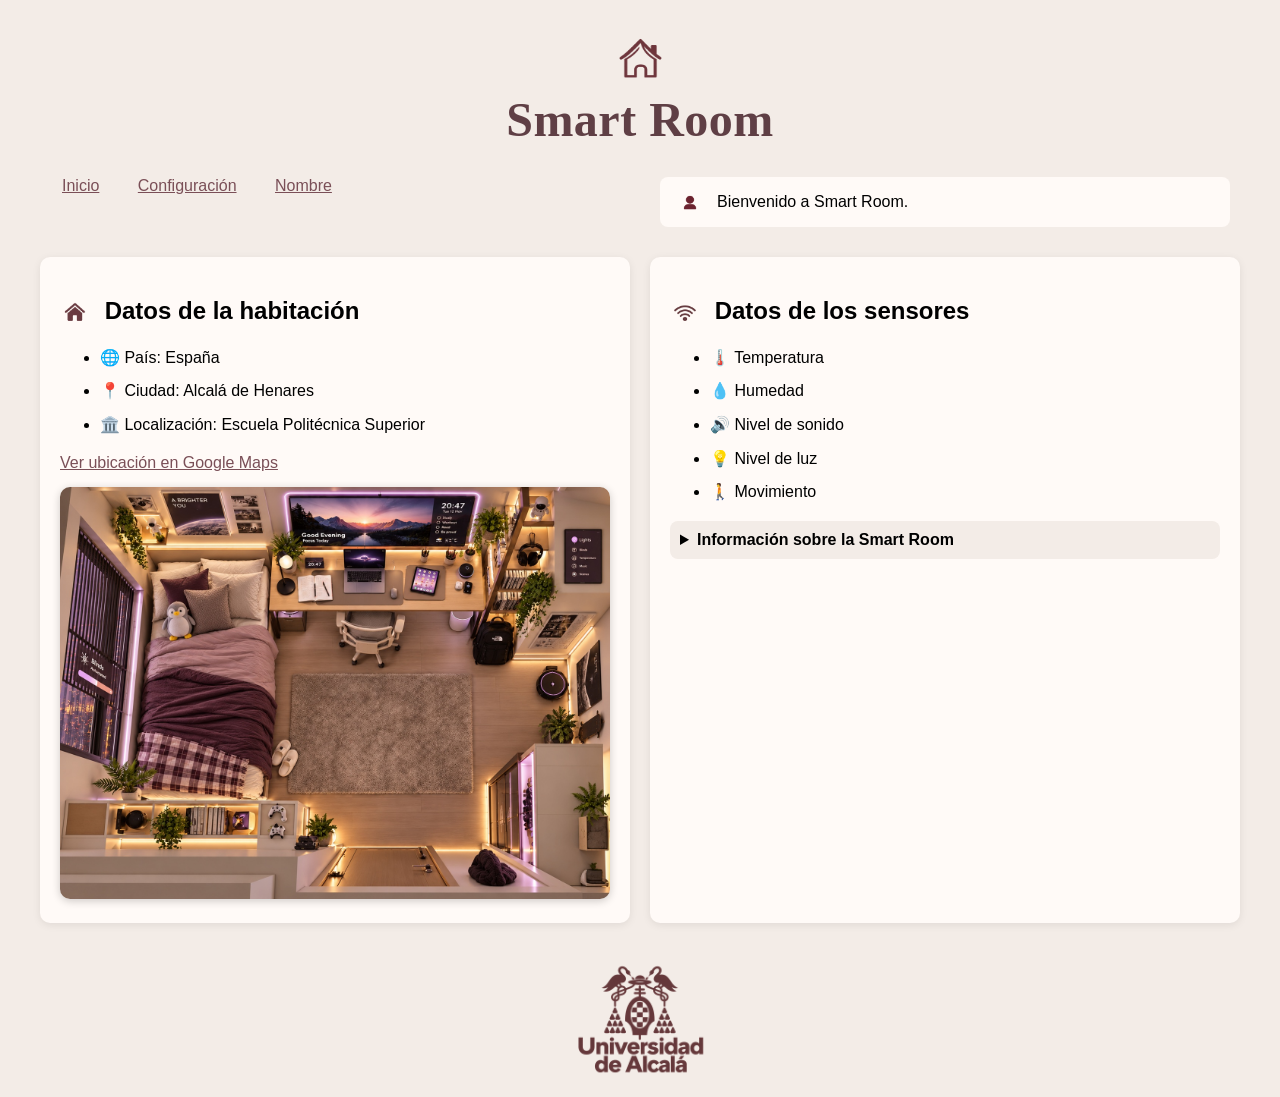
==== PRACTICA1_SmartRoom/index.html @ 9ffad2e5 "mejoras esteticas de la pagina Smart Room" ====
<!DOCTYPE html>
<html lang="es">

<head>
    <meta charset="UTF-8">
    <meta name="viewport" content="width=device-width, initial-scale=1.0">
    <title>Smart Room</title>
    <meta name="viewport" content="width=device-width, initial-scale=1.0">
    <link rel="stylesheet" href="css/iroom.css">
</head>

<body>
    <main>
        <header>
    <div class="titulo-smartroom">
        <img src="images/icono-casa-smart.png" alt="Icono de casa">
        <h1>Smart Room</h1>
    </div>
</header>
        <nav>
            <a href="index.html">Inicio</a>
            <a href="config.html">Configuración</a>
            <a href="minombre.html">Nombre</a>
        </nav>
        <aside>
            <div id="bienvenida-contenedor">
    <img src="images/icono-usuario.png" class="icono-bienvenida" alt="">
    <p id="bienvenida"></p>
</div>
        </aside>
        <section>
           <h2>
    <img src="images/icono-casa.png" class="icono-titulo" alt="">
    Datos de la habitación
</h2>

            <ul>
                
    <li>🌐 País: España</li>
    <li>📍 Ciudad: Alcalá de Henares</li>
    <li>🏛️ Localización: Escuela Politécnica Superior</li>

            </ul>

            <a href="https://maps.app.goo.gl/vVNK8aer24JDuCvp9" target="_blank">
                Ver ubicación en Google Maps
            </a>

            <img src="images/habitacion.jpg" alt="Habitación de la Smart Room">
        </section>

        <section>
            <h2>
    <img src="images/icono-sensores.png" class="icono-titulo" alt="">
    Datos de los sensores
</h2>

            <ul>
                <li>🌡️ Temperatura</li>
                <li>💧 Humedad</li>
                <li>🔊 Nivel de sonido</li>
                <li>💡 Nivel de luz</li>
                <li>🚶 Movimiento</li>
            </ul>

            <details>
                <summary>Información sobre la Smart Room</summary>
                <p>
                    La Smart Room utiliza diferentes sensores para controlar
                    las condiciones de la habitación, como la temperatura,
                    la humedad, la luz, el sonido y el movimiento.
                </p>
            </details>
        </section>
        <footer>
    <img src="images/logo-uah.png" alt="Universidad de Alcalá" class="logo-uah">
</footer>
    </main>
    <script>
        const fname = localStorage.getItem("fname");

        if (fname) {
        document.getElementById("bienvenida").textContent =
            "Hola " + fname + ": Bienvenido a Smart Room.";
        } else {
        document.getElementById("bienvenida").textContent =
            "Bienvenido a Smart Room.";
        }
    </script>
</body> 
</html>
---- PRACTICA1_SmartRoom/css/iroom.css ----
* {
    box-sizing: border-box;
}
body {
    font-family: Arial, Helvetica, sans-serif;
    margin: 0;
    background-color: #f3ece7;
}
main {
    max-width: 1200px;
    margin: auto;
    display: grid;
    grid-template-columns: 1fr 1fr;
    gap: 20px;
}
header {
    grid-column: 1 / -1;
    text-align: center;
}
footer {
    grid-column: 1 /-1;
    text-align: center;
    padding: 15px;
}
nav {
    grid-column: 1;
    padding: 10px;
}
nav a {
    margin-right: 10px;
    padding: 8px 12px;
    border-radius: 6px;
}

nav a:hover {
    background-color: #eeeeee;
}
aside {
    grid-column: 2;
    padding: 10px;
}
h1 {
    font-family: Georgia, "Times New Roman", serif;
    font-size: 48px;
    font-weight: bold;
    color: #5f3f45;
    letter-spacing: 0.5px;
}
h2 {
    font-size: 24px;
    font-weight: bold;
}
section {
    padding: 20px;
    background-color: #fffaf7;
    border-radius: 10px;
    box-shadow: 0 2px 8px rgba(0, 0, 0, 0.08);
}
ul {
    line-height: 1.6;
}
li {
    margin-bottom: 8px;
}
img{
    max-width: 100%;
    height: auto;
    margin-top: 15px;
    border-radius: 10px;
    box-shadow: 0 2px 8px rgba(0, 0, 0, 0.2);
}
.logo-uah {
    width: 180px;
    height: auto;
    margin-top: 0;
    border-radius: 0;
    box-shadow: none;
}
a {
    text-decoration: underline;
    color: #7a4f57;
}

a:visited {
    color: #7a4f57;
}

a:focus {
    outline: 2px solid;
    outline-offset: 2px;
}
.form-config {
    grid-column: 1 / -1;
    display: grid;
    grid-template-columns: 1fr 1fr;
    gap: 30px;
    padding: 20px;
}

.columna-izquierda {
    display: flex;
    flex-direction: column;
    gap: 10px;
}

.columna-derecha {
    min-width: 0;
    display: flex;
    flex-direction: column;
    gap: 10px;
}

.form-config input[type="text"],
.form-config input[type="url"],
.form-config input[type="password"],
.form-config input[type="number"],
.form-config input[type="file"] {
    width: 100%;
    padding: 8px;
    box-sizing: border-box;
    margin-bottom: 10px;
}

fieldset {
    display: grid;
    grid-template-columns: auto 1fr;
    gap: 8px;
    padding: 15px;
    margin-bottom: 15px;
}

fieldset legend {
    grid-column: 1 / -1;
}

button {
    padding: 10px 15px;
    margin-top: 10px;
    cursor: pointer;
}

output {
    display: block;
    min-height: 24px;
    margin-top: 5px;
    font-weight: bold;
}
#formNombre {
    grid-column: 1 / -1;
    display: flex;
    flex-direction: column;
    gap: 10px;
    width: 100%;
    max-width: 500px;
    padding: 20px;
    justify-self: center;
    box-sizing: border-box;
}

#formNombre input {
    padding: 8px;
}

main > a {
    grid-column: 1 / -1;
    margin: 10px 20px 20px;
}
#bienvenida {
    background-color: #fffaf7;
    padding: 10px 15px;
    border-radius: 8px;
}
input:focus {
    border: 2px solid #7a4f57;
    outline: none;
}
details {
    margin-top: 15px;
    padding: 10px;
    background-color: #f3ece7;
    border-radius: 8px;
}

summary {
    cursor: pointer;
    font-weight: bold;
}
.form-config,
#formNombre {
    background-color: #fffaf7;
    border-radius: 10px;
    box-shadow: 0 2px 8px rgba(0, 0, 0, 0.08);
}
.icono-titulo {
    width: 30px;
    height: auto;
    margin: 0 8px 0 0;
    border-radius: 0;
    box-shadow: none;
    vertical-align: middle;
}
#bienvenida-contenedor {
    display: flex;
    align-items: center;
    gap: 12px;
    background-color: #fffaf7;
    padding: 10px 15px;
    border-radius: 8px;
}

#bienvenida-contenedor #bienvenida {
    margin: 0;
    padding: 0;
    background-color: transparent;
}

.icono-bienvenida {
    width: 30px;
    height: 30px;
    object-fit: contain;
    margin: 0;
    border-radius: 0;
    box-shadow: none;
}
.titulo-smartroom {
    display: flex;
    flex-direction: column;
    align-items: center;
    justify-content: center;
    gap: 2px;
    padding-top: 25px;
}

.titulo-smartroom img {
    width: 65px;
    height: 65px;
    object-fit: contain;
    margin: 0;
    border-radius: 0;
    box-shadow: none;
}

.titulo-smartroom h1 {
    margin: 0;
}
@media (max-width: 700px) {
    main {
        grid-template-columns: 1fr;
    }

    nav,
    aside {
        grid-column: 1;
    }

    .form-config {
        grid-template-columns: 1fr;
    }
}
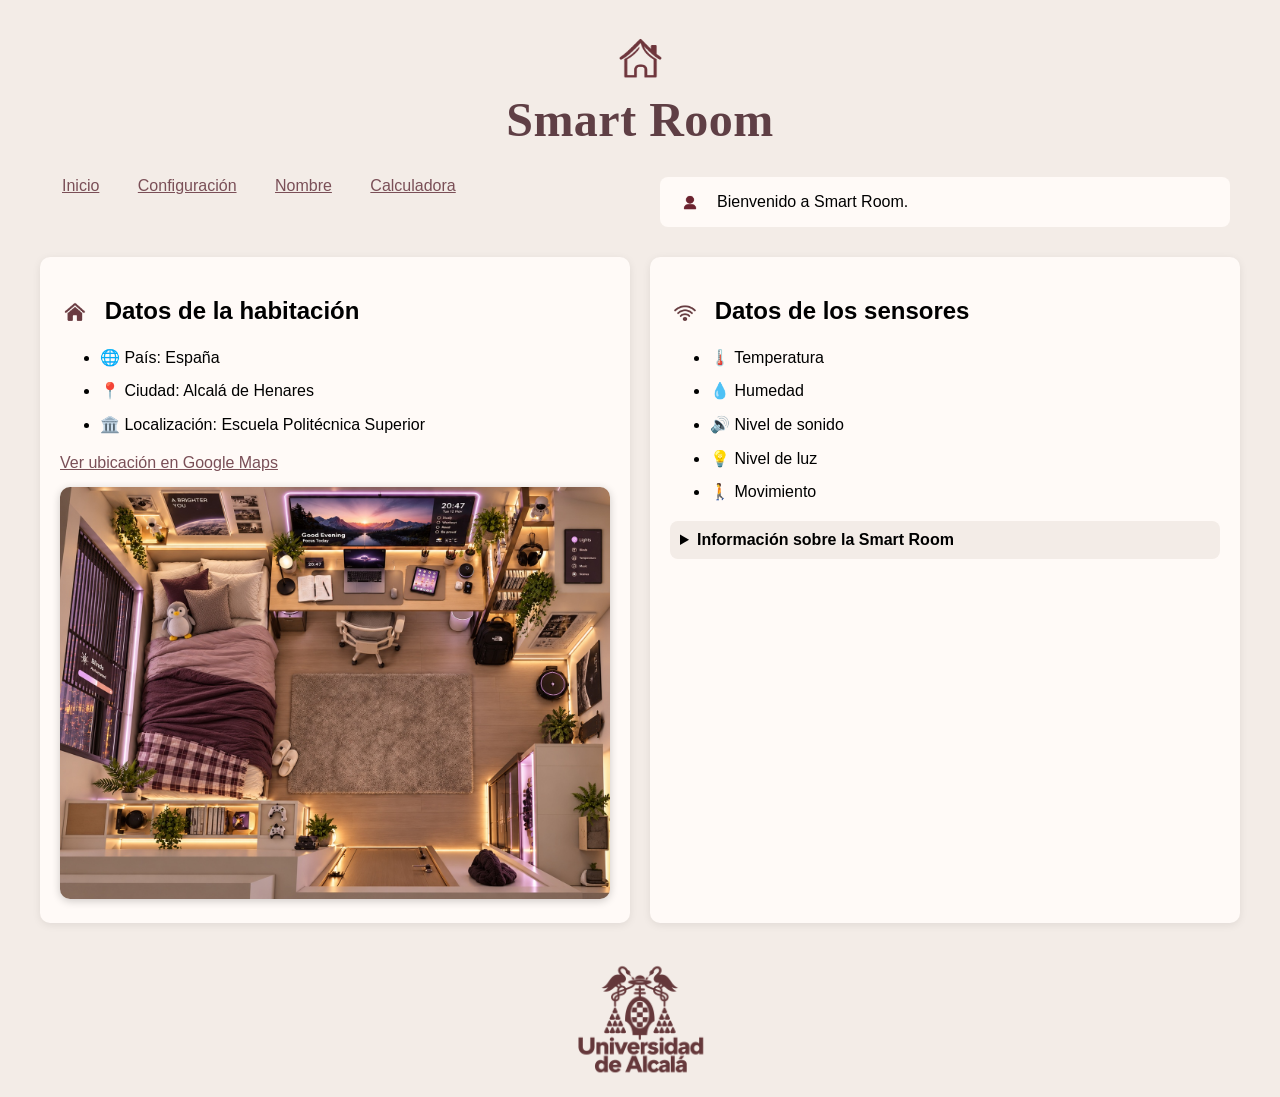
==== commit 2967a3f0: "Actualizo practica 2 y añado calculadora" ====
--- a/PRACTICA1_SmartRoom/index.html
+++ b/PRACTICA1_SmartRoom/index.html
@@ -5,40 +5,40 @@
     <meta charset="UTF-8">
     <meta name="viewport" content="width=device-width, initial-scale=1.0">
     <title>Smart Room</title>
-    <meta name="viewport" content="width=device-width, initial-scale=1.0">
     <link rel="stylesheet" href="css/iroom.css">
 </head>
 
 <body>
     <main>
-        <header>
-    <div class="titulo-smartroom">
-        <img src="images/icono-casa-smart.png" alt="Icono de casa">
-        <h1>Smart Room</h1>
-    </div>
-</header>
+    <header>
+        <div class="titulo-smartroom">
+            <img src="images/icono-casa-smart.png" alt="Icono de casa">
+            <h1>Smart Room</h1>
+        </div>
+    </header>
         <nav>
-            <a href="index.html">Inicio</a>
-            <a href="config.html">Configuración</a>
-            <a href="minombre.html">Nombre</a>
-        </nav>
+    <a href="index.html">Inicio</a>
+    <a href="config.html">Configuración</a>
+    <a href="minombre.html">Nombre</a>
+    <a href="calculadora.html">Calculadora</a>
+</nav>
         <aside>
             <div id="bienvenida-contenedor">
-    <img src="images/icono-usuario.png" class="icono-bienvenida" alt="">
+    <img src="images/icono-usuario.png" class="icono-bienvenida" alt="icono de usuario">
     <p id="bienvenida"></p>
 </div>
         </aside>
         <section>
            <h2>
-    <img src="images/icono-casa.png" class="icono-titulo" alt="">
+    <img src="images/icono-casa.png" class="icono-titulo" alt="icono de casa">
     Datos de la habitación
 </h2>
 
             <ul>
                 
-    <li>🌐 País: España</li>
-    <li>📍 Ciudad: Alcalá de Henares</li>
-    <li>🏛️ Localización: Escuela Politécnica Superior</li>
+                <li>🌐 País: España</li>
+                <li>📍 Ciudad: Alcalá de Henares</li>
+            <li>🏛️ Localización: Escuela Politécnica Superior</li>
 
             </ul>
 
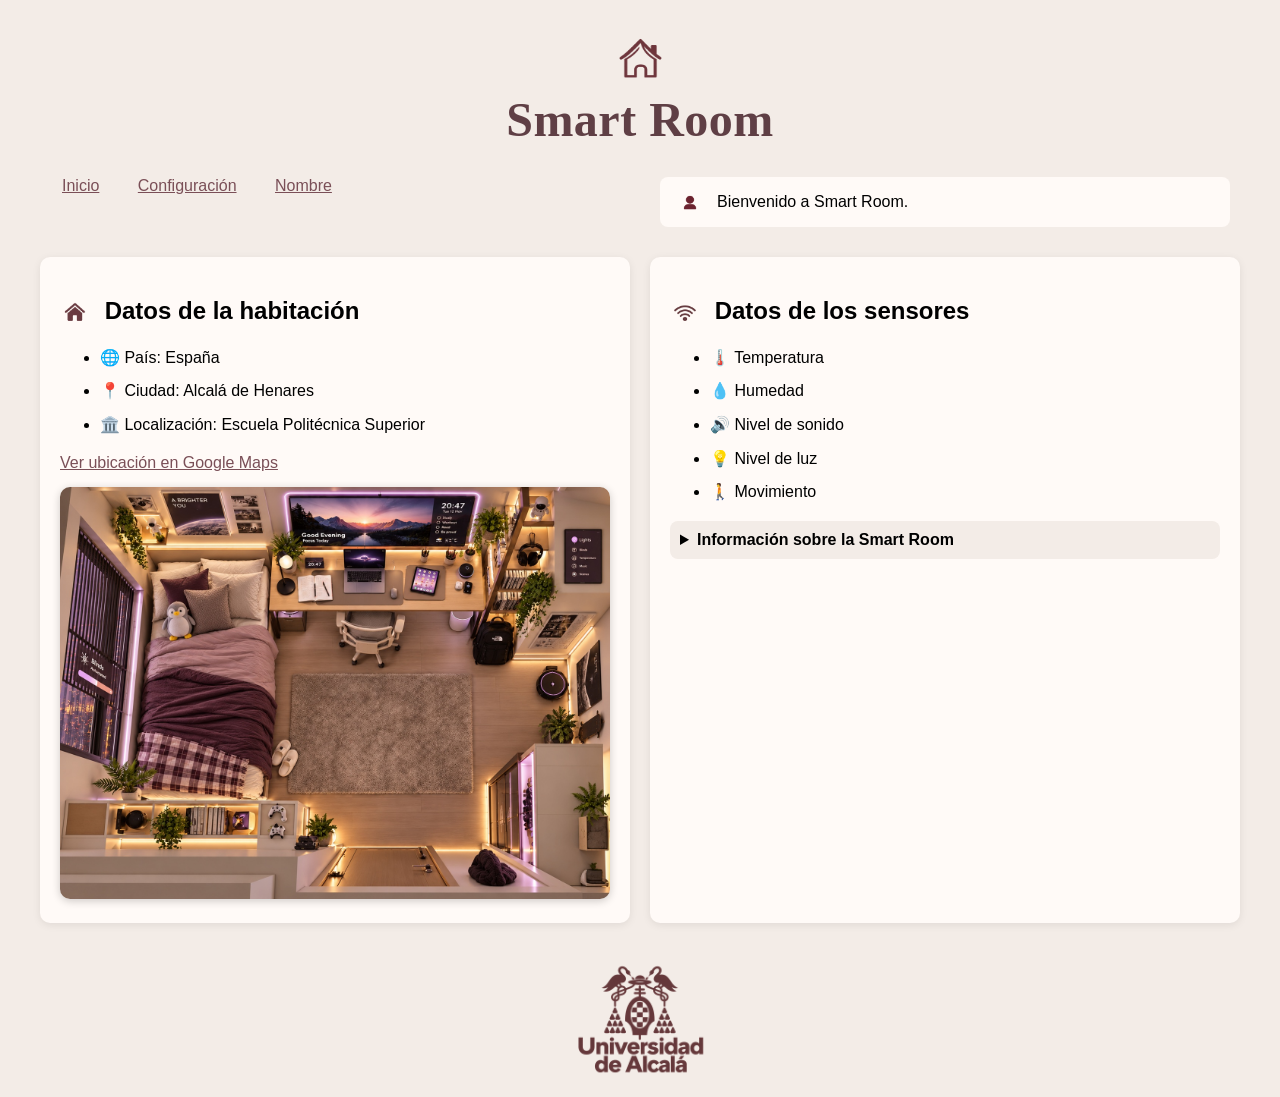
==== commit 1db3e923: "Actualizo practica 2 completa" ====
--- a/PRACTICA1_SmartRoom/index.html
+++ b/PRACTICA1_SmartRoom/index.html
@@ -17,11 +17,10 @@
         </div>
     </header>
         <nav>
-    <a href="index.html">Inicio</a>
-    <a href="config.html">Configuración</a>
-    <a href="minombre.html">Nombre</a>
-    <a href="calculadora.html">Calculadora</a>
-</nav>
+            <a href="index.html">Inicio</a>
+            <a href="config.html">Configuración</a>
+            <a href="minombre.html">Nombre</a>
+        </nav>
         <aside>
             <div id="bienvenida-contenedor">
     <img src="images/icono-usuario.png" class="icono-bienvenida" alt="icono de usuario">
--- a/PRACTICA1_SmartRoom/css/iroom.css
+++ b/PRACTICA1_SmartRoom/css/iroom.css
@@ -257,3 +257,150 @@
         grid-template-columns: 1fr;
     }
 }
+
+.botones-calculadora button {
+    width: 100%;
+    height: 42px;
+    font-size: 20px;
+    background-color: #f3ece7;
+    color: #5f3f45;
+    border: 1px solid #cbb8b8;
+    border-radius: 8px;
+    cursor: pointer;
+}
+
+.botones-calculadora button:hover {
+    background-color: #e5d5d5;
+}
+.conversion-temperatura {
+    display: grid;
+    grid-template-columns: 1fr 1fr;
+    gap: 10px;
+    width: 100%;
+    max-width: 400px;
+    margin: 10px auto 10px;
+}
+
+.campo-temperatura {
+    display: flex;
+    flex-direction: column;
+    gap: 8px;
+}
+
+.campo-temperatura label {
+    font-size: 16px;
+    color: #5f3f45;
+}
+
+.campo-temperatura select {
+    padding: 10px;
+    border: 1px solid #cbb8b8;
+    border-radius: 6px;
+    background-color: #f3ece7;
+    width: 100%;
+min-width: 0;
+}
+#convertir {
+    background-color: #5f3f45;
+    color: white;
+    border: none;
+    border-radius: 8px;
+    padding: 12px 25px;
+    font-size: 16px;
+    cursor: pointer;
+    margin-top: 10px;
+}
+
+#convertir:hover {
+    background-color: #79555d;
+}
+.seccion-calculadora {
+    width: 100%;
+    max-width: 550px;
+    margin: 0 auto;
+    padding: 10 px 20px;
+}
+.botones-calculadora {
+    display: grid;
+    grid-template-columns: repeat(3, 1fr);
+    gap: 8px;
+    width: 100%;
+    max-width: 400px;
+    margin: 10px auto;
+}
+.pantalla-calculadora {
+    display: flex;
+    align-items: center;
+    width: 100%;
+    max-width: 400px;
+    margin: 8px auto;
+    padding: 6px 12px;
+    background-color: #f3ece7;
+    border: 1px solid #cbb8b8;
+    border-radius: 10px;
+}
+
+#pantalla {
+    flex: 1;
+    min-width: 0;
+    border: none;
+    outline: none;
+    background: transparent;
+    font-size: 24px;
+    color: #5f3f45;
+    text-align: right;
+}
+
+#unidadPantalla {
+    font-size: 22px;
+    color: #5f3f45;
+    margin-left: 10px;
+}
+.seccion-calculadora #convertir {
+    display: block;
+    width: 100%;
+    max-width: 400px;
+    margin: 15px auto;
+}
+.main-calculadora {
+    display: grid;
+    grid-template-columns: 1fr;
+    max-width: 900px;
+    margin: 0 auto;
+}
+
+.main-calculadora .seccion-calculadora {
+    width: 100%;
+    max-width: 550px;
+    margin: 0 auto;
+}
+.main-calculadora h1 {
+    font-size: 32px;
+    color: #5f3f45;
+    margin-bottom: 5px;
+    text-align: center;
+}
+
+.seccion-calculadora h2 {
+    font-family: Georgia, 'Times New Roman', serif;
+    font-size: 24px;
+    font-weight: bold;
+    color: #5f3f45;
+    text-align: center;
+    margin-bottom: 10px;
+}
+.expresion-calculadora {
+    min-height: 1.2em;
+    margin: 0 0 4px;
+    text-align: right;
+    font-size: 0.9em;
+    opacity: 0.7;
+}
+
+.info-confort {
+    min-height: 1.2em;
+    font-weight: bold;
+}
+dialog::backdrop {
+    background: rgba(0, 0, 0, 0.5);
+}
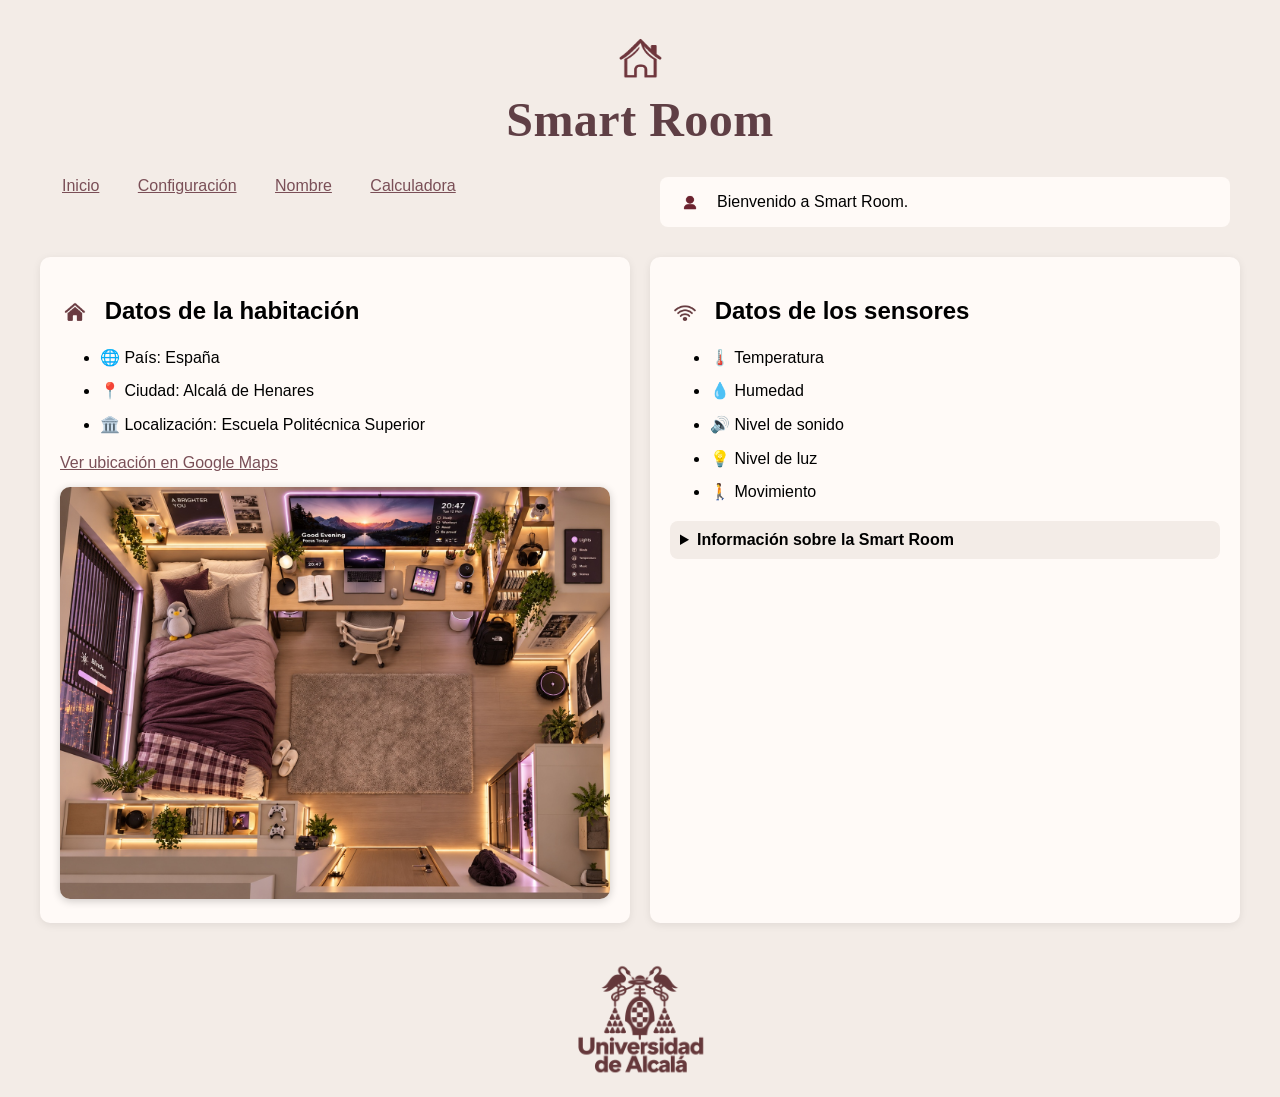
==== commit be5a53be: "Añado calculadora al menu" ====
--- a/PRACTICA1_SmartRoom/index.html
+++ b/PRACTICA1_SmartRoom/index.html
@@ -20,6 +20,7 @@
             <a href="index.html">Inicio</a>
             <a href="config.html">Configuración</a>
             <a href="minombre.html">Nombre</a>
+            <a href="calculadora.html">Calculadora</a>
         </nav>
         <aside>
             <div id="bienvenida-contenedor">
@@ -28,7 +29,7 @@
 </div>
         </aside>
         <section>
-           <h2>
+    <h2>
     <img src="images/icono-casa.png" class="icono-titulo" alt="icono de casa">
     Datos de la habitación
 </h2>
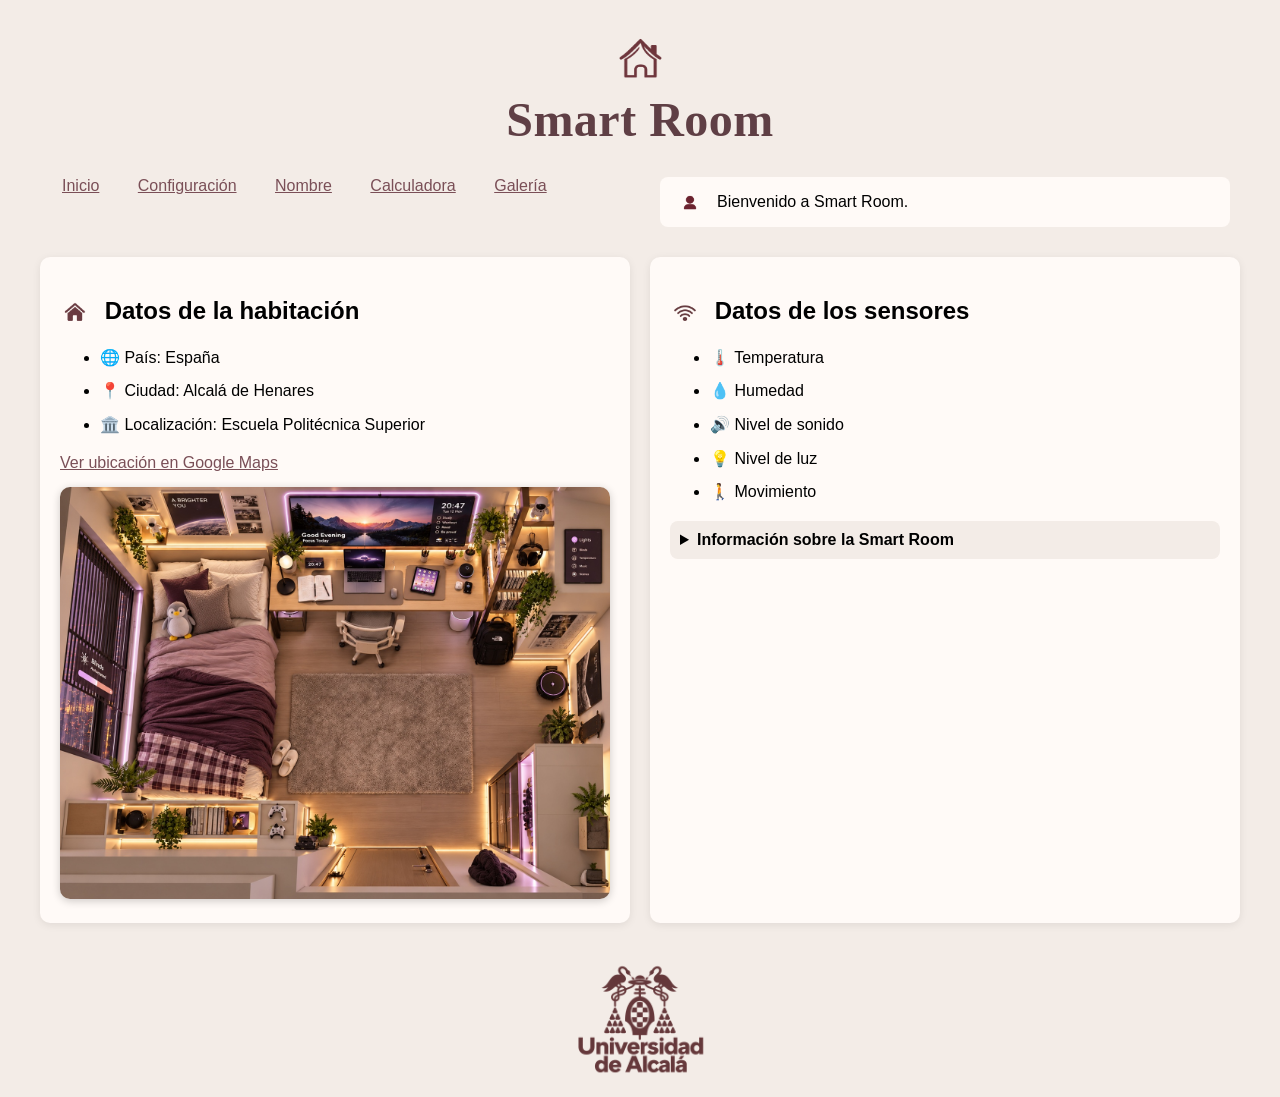
==== commit 7d156987: "Galería: página, imágenes y estilos" ====
--- a/PRACTICA1_SmartRoom/index.html
+++ b/PRACTICA1_SmartRoom/index.html
@@ -21,6 +21,7 @@
             <a href="config.html">Configuración</a>
             <a href="minombre.html">Nombre</a>
             <a href="calculadora.html">Calculadora</a>
+            <a href="galeria.html">Galería</a>
         </nav>
         <aside>
             <div id="bienvenida-contenedor">
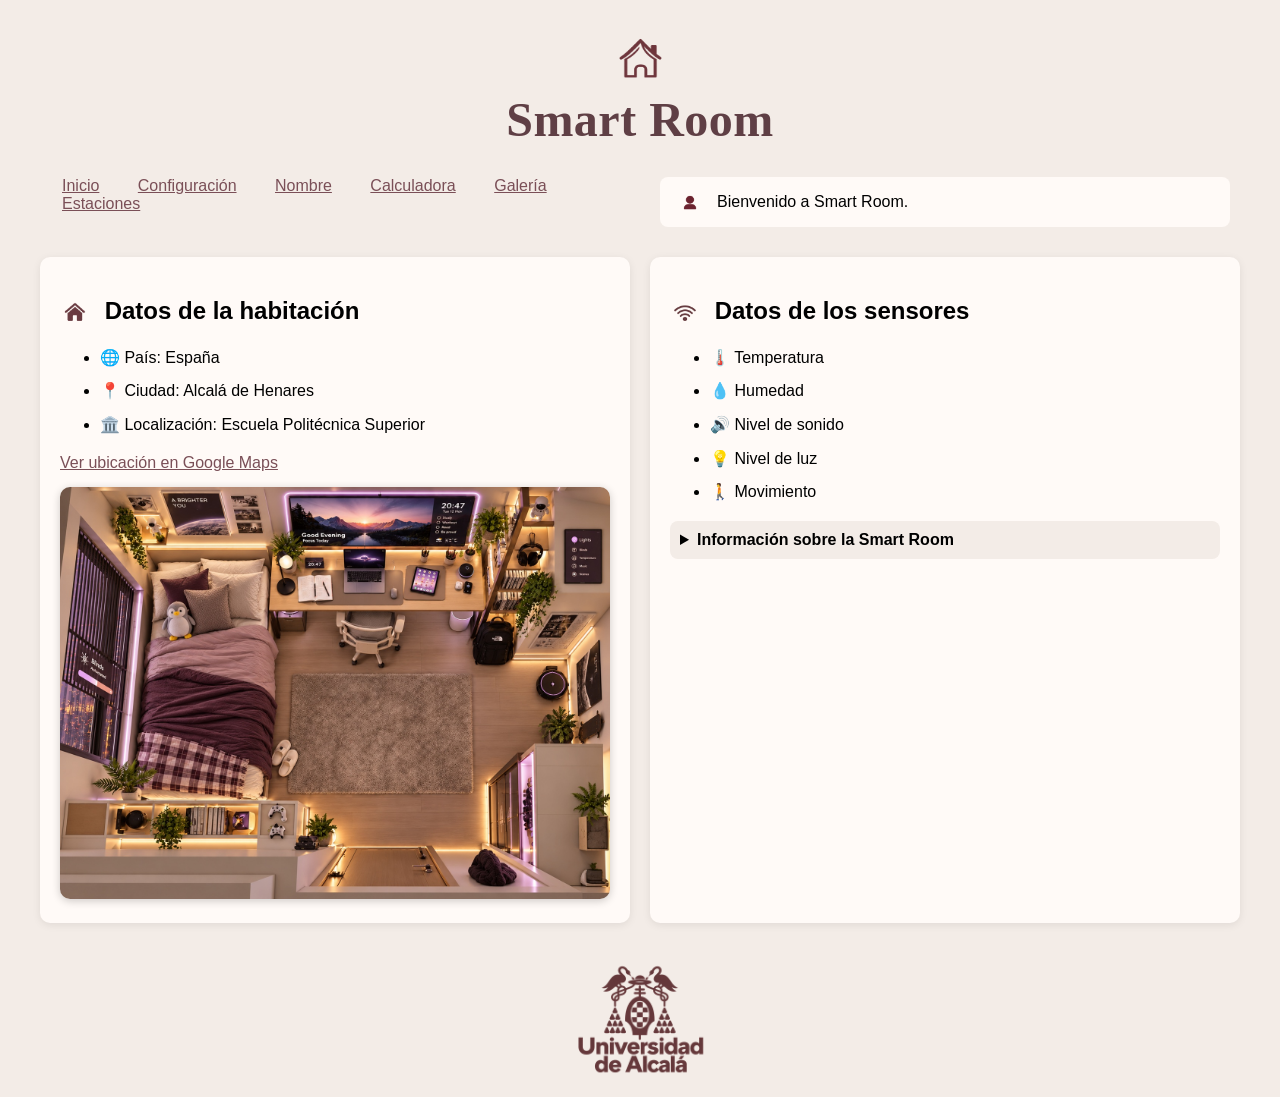
==== commit f97f9c10: "Añado enlace a tablas en el menu" ====
--- a/PRACTICA1_SmartRoom/index.html
+++ b/PRACTICA1_SmartRoom/index.html
@@ -22,6 +22,7 @@
             <a href="minombre.html">Nombre</a>
             <a href="calculadora.html">Calculadora</a>
             <a href="galeria.html">Galería</a>
+            <a href="tablas.html">Estaciones</a>
         </nav>
         <aside>
             <div id="bienvenida-contenedor">
